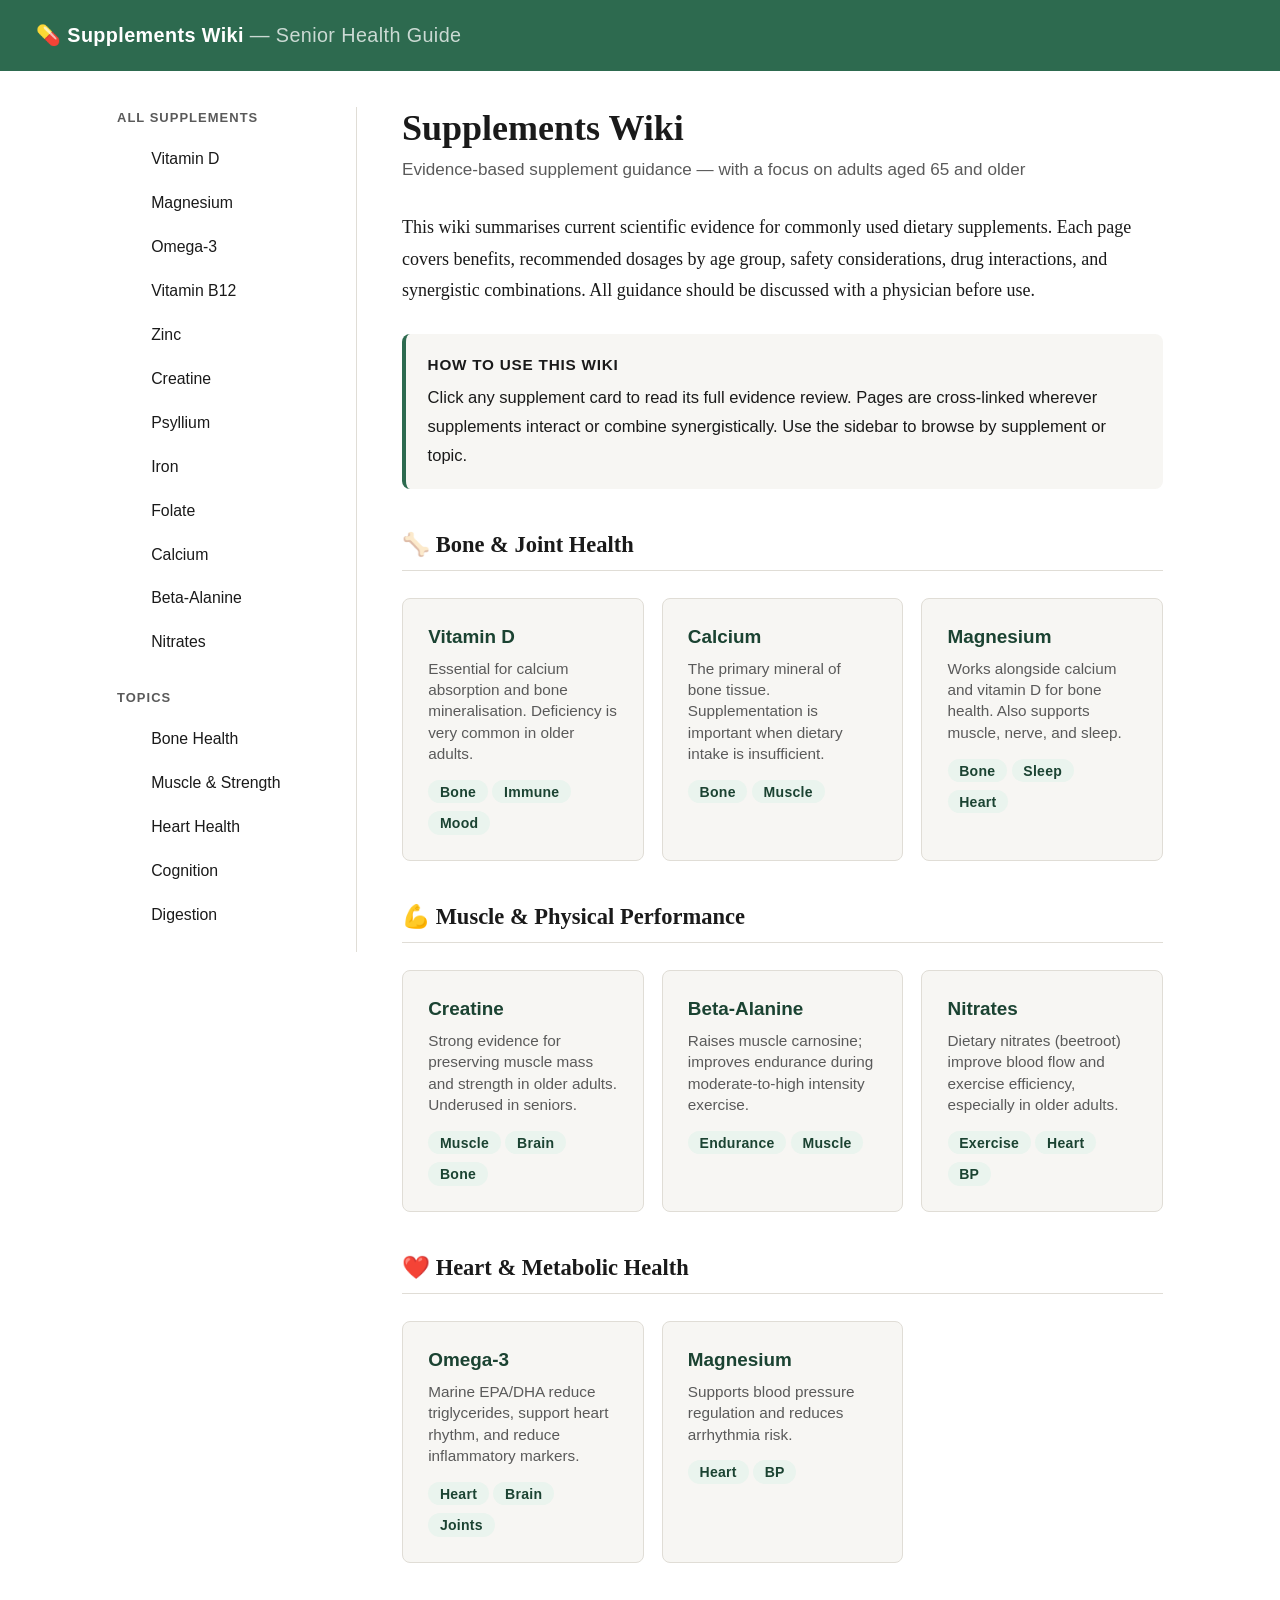
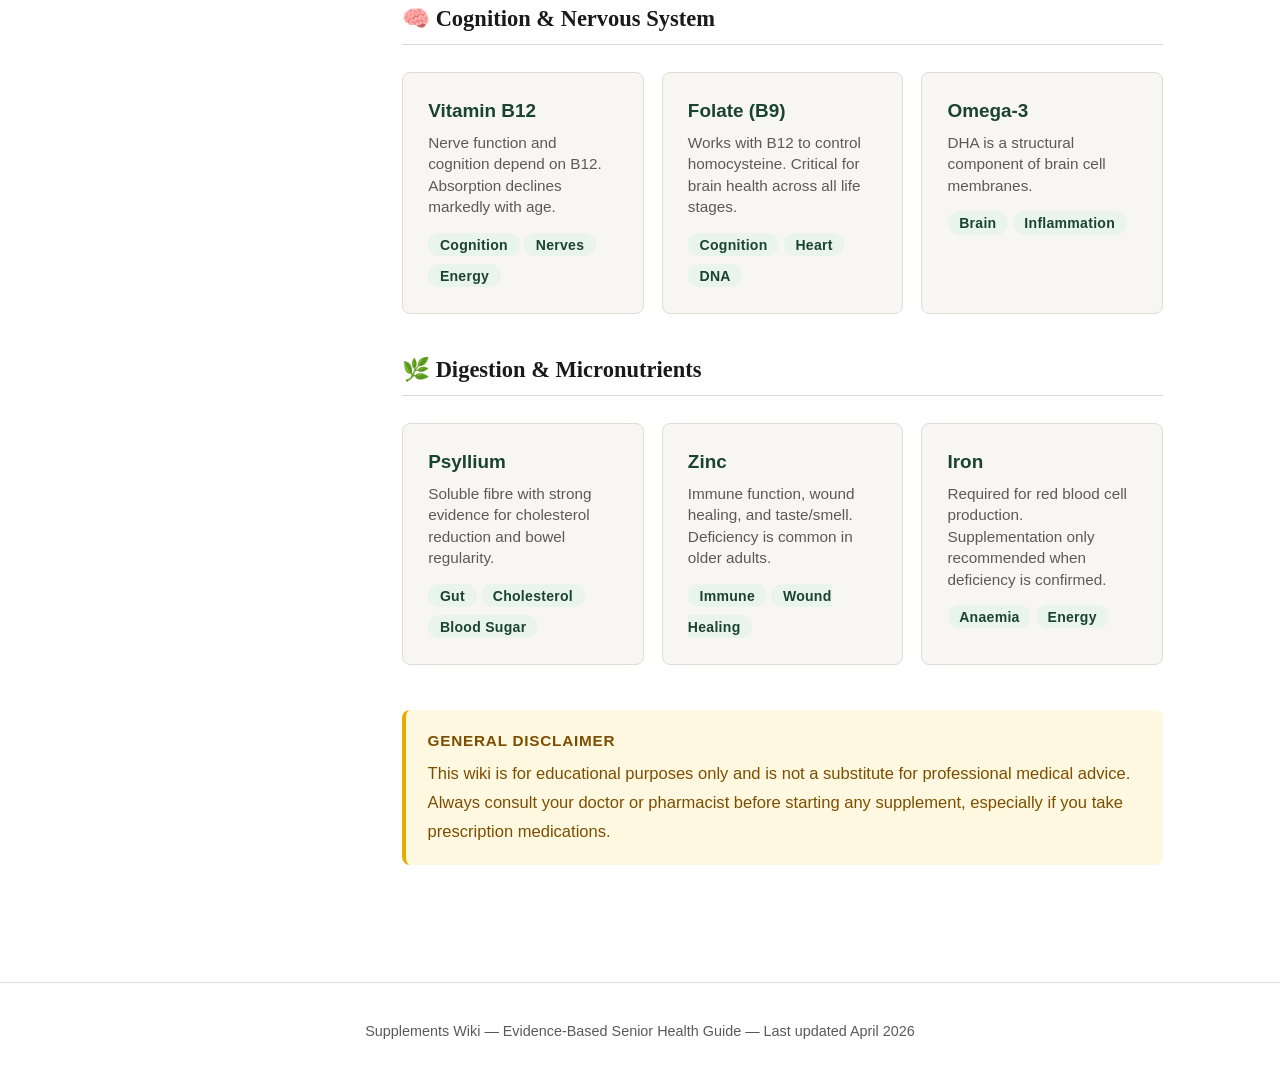
==== index.html @ 7dc504e5 "Add supplements wiki — initial upload" ====
<!DOCTYPE html>
<html lang="en">
<head>
  <meta charset="UTF-8">
  <meta name="viewport" content="width=device-width, initial-scale=1.0">
  <title>Supplements Wiki — Evidence-Based Guide for Seniors</title>
  <link rel="stylesheet" href="style.css">
</head>
<body>

<header class="site-header">
  <a class="logo" href="index.html">💊 Supplements Wiki <span>— Senior Health Guide</span></a>
</header>

<div class="layout">
  <nav class="sidebar">
    <h3>All Supplements</h3>
    <ul>
      <li><a href="vitamin-d.html">Vitamin D</a></li>
      <li><a href="magnesium.html">Magnesium</a></li>
      <li><a href="omega-3.html">Omega-3</a></li>
      <li><a href="vitamin-b12.html">Vitamin B12</a></li>
      <li><a href="zinc.html">Zinc</a></li>
      <li><a href="creatine.html">Creatine</a></li>
      <li><a href="psyllium.html">Psyllium</a></li>
      <li><a href="iron.html">Iron</a></li>
      <li><a href="folate.html">Folate</a></li>
      <li><a href="calcium.html">Calcium</a></li>
      <li><a href="beta-alanine.html">Beta-Alanine</a></li>
      <li><a href="nitrates.html">Nitrates</a></li>
    </ul>
    <h3>Topics</h3>
    <ul>
      <li><a href="#bone-health">Bone Health</a></li>
      <li><a href="#muscle-strength">Muscle &amp; Strength</a></li>
      <li><a href="#heart-health">Heart Health</a></li>
      <li><a href="#cognition">Cognition</a></li>
      <li><a href="#digestion">Digestion</a></li>
    </ul>
  </nav>

  <main class="main">
    <h1 class="page-title">Supplements Wiki</h1>
    <p class="page-subtitle">Evidence-based supplement guidance — with a focus on adults aged 65 and older</p>

    <p>This wiki summarises current scientific evidence for commonly used dietary supplements. Each page covers benefits, recommended dosages by age group, safety considerations, drug interactions, and synergistic combinations. All guidance should be discussed with a physician before use.</p>

    <div class="info-box evidence">
      <strong>How to use this wiki</strong>
      Click any supplement card to read its full evidence review. Pages are cross-linked wherever supplements interact or combine synergistically. Use the sidebar to browse by supplement or topic.
    </div>

    <h2 id="bone-health">🦴 Bone &amp; Joint Health</h2>
    <div class="index-grid">
      <a class="index-card" href="vitamin-d.html">
        <div class="card-name">Vitamin D</div>
        <div class="card-desc">Essential for calcium absorption and bone mineralisation. Deficiency is very common in older adults.</div>
        <div class="card-tags"><span class="tag">Bone</span> <span class="tag">Immune</span> <span class="tag">Mood</span></div>
      </a>
      <a class="index-card" href="calcium.html">
        <div class="card-name">Calcium</div>
        <div class="card-desc">The primary mineral of bone tissue. Supplementation is important when dietary intake is insufficient.</div>
        <div class="card-tags"><span class="tag">Bone</span> <span class="tag">Muscle</span></div>
      </a>
      <a class="index-card" href="magnesium.html">
        <div class="card-name">Magnesium</div>
        <div class="card-desc">Works alongside calcium and vitamin D for bone health. Also supports muscle, nerve, and sleep.</div>
        <div class="card-tags"><span class="tag">Bone</span> <span class="tag">Sleep</span> <span class="tag">Heart</span></div>
      </a>
    </div>

    <h2 id="muscle-strength">💪 Muscle &amp; Physical Performance</h2>
    <div class="index-grid">
      <a class="index-card" href="creatine.html">
        <div class="card-name">Creatine</div>
        <div class="card-desc">Strong evidence for preserving muscle mass and strength in older adults. Underused in seniors.</div>
        <div class="card-tags"><span class="tag">Muscle</span> <span class="tag">Brain</span> <span class="tag">Bone</span></div>
      </a>
      <a class="index-card" href="beta-alanine.html">
        <div class="card-name">Beta-Alanine</div>
        <div class="card-desc">Raises muscle carnosine; improves endurance during moderate-to-high intensity exercise.</div>
        <div class="card-tags"><span class="tag">Endurance</span> <span class="tag">Muscle</span></div>
      </a>
      <a class="index-card" href="nitrates.html">
        <div class="card-name">Nitrates</div>
        <div class="card-desc">Dietary nitrates (beetroot) improve blood flow and exercise efficiency, especially in older adults.</div>
        <div class="card-tags"><span class="tag">Exercise</span> <span class="tag">Heart</span> <span class="tag">BP</span></div>
      </a>
    </div>

    <h2 id="heart-health">❤️ Heart &amp; Metabolic Health</h2>
    <div class="index-grid">
      <a class="index-card" href="omega-3.html">
        <div class="card-name">Omega-3</div>
        <div class="card-desc">Marine EPA/DHA reduce triglycerides, support heart rhythm, and reduce inflammatory markers.</div>
        <div class="card-tags"><span class="tag">Heart</span> <span class="tag">Brain</span> <span class="tag">Joints</span></div>
      </a>
      <a class="index-card" href="magnesium.html">
        <div class="card-name">Magnesium</div>
        <div class="card-desc">Supports blood pressure regulation and reduces arrhythmia risk.</div>
        <div class="card-tags"><span class="tag">Heart</span> <span class="tag">BP</span></div>
      </a>
    </div>

    <h2 id="cognition">🧠 Cognition &amp; Nervous System</h2>
    <div class="index-grid">
      <a class="index-card" href="vitamin-b12.html">
        <div class="card-name">Vitamin B12</div>
        <div class="card-desc">Nerve function and cognition depend on B12. Absorption declines markedly with age.</div>
        <div class="card-tags"><span class="tag">Cognition</span> <span class="tag">Nerves</span> <span class="tag">Energy</span></div>
      </a>
      <a class="index-card" href="folate.html">
        <div class="card-name">Folate (B9)</div>
        <div class="card-desc">Works with B12 to control homocysteine. Critical for brain health across all life stages.</div>
        <div class="card-tags"><span class="tag">Cognition</span> <span class="tag">Heart</span> <span class="tag">DNA</span></div>
      </a>
      <a class="index-card" href="omega-3.html">
        <div class="card-name">Omega-3</div>
        <div class="card-desc">DHA is a structural component of brain cell membranes.</div>
        <div class="card-tags"><span class="tag">Brain</span> <span class="tag">Inflammation</span></div>
      </a>
    </div>

    <h2 id="digestion">🌿 Digestion &amp; Micronutrients</h2>
    <div class="index-grid">
      <a class="index-card" href="psyllium.html">
        <div class="card-name">Psyllium</div>
        <div class="card-desc">Soluble fibre with strong evidence for cholesterol reduction and bowel regularity.</div>
        <div class="card-tags"><span class="tag">Gut</span> <span class="tag">Cholesterol</span> <span class="tag">Blood Sugar</span></div>
      </a>
      <a class="index-card" href="zinc.html">
        <div class="card-name">Zinc</div>
        <div class="card-desc">Immune function, wound healing, and taste/smell. Deficiency is common in older adults.</div>
        <div class="card-tags"><span class="tag">Immune</span> <span class="tag">Wound Healing</span></div>
      </a>
      <a class="index-card" href="iron.html">
        <div class="card-name">Iron</div>
        <div class="card-desc">Required for red blood cell production. Supplementation only recommended when deficiency is confirmed.</div>
        <div class="card-tags"><span class="tag">Anaemia</span> <span class="tag">Energy</span></div>
      </a>
    </div>

    <div class="info-box caution" style="margin-top:2.5rem;">
      <strong>General Disclaimer</strong>
      This wiki is for educational purposes only and is not a substitute for professional medical advice. Always consult your doctor or pharmacist before starting any supplement, especially if you take prescription medications.
    </div>
  </main>
</div>

<footer class="site-footer">
  Supplements Wiki &mdash; Evidence-Based Senior Health Guide &mdash; Last updated April 2026
</footer>

</body>
</html>
---- style.css ----
/* Supplements Wiki — Shared Stylesheet */
:root {
  --bg: #ffffff;
  --surface: #f7f6f3;
  --border: #e0ddd6;
  --text: #1a1a1a;
  --muted: #5a5a5a;
  --accent: #2d6a4f;
  --accent-light: #d8f3dc;
  --accent-hover: #1b4332;
  --link: #2d6a4f;
  --link-hover: #1b4332;
  --tag-bg: #eaf4ee;
  --tag-text: #1b4332;
  --warn: #7d4e00;
  --warn-bg: #fff8e1;
  --radius: 8px;
  --font-body: Georgia, 'Times New Roman', serif;
  --font-ui: -apple-system, BlinkMacSystemFont, 'Segoe UI', sans-serif;
}

*, *::before, *::after { box-sizing: border-box; margin: 0; padding: 0; }

html { font-size: 18px; scroll-behavior: smooth; }

body {
  font-family: var(--font-body);
  background: var(--bg);
  color: var(--text);
  line-height: 1.75;
  min-height: 100vh;
}

/* ── Layout ─────────────────────────────────────── */
.site-header {
  background: var(--accent);
  color: #fff;
  padding: 1rem 2rem;
  display: flex;
  align-items: center;
  gap: 1.5rem;
  flex-wrap: wrap;
}

.site-header .logo {
  font-family: var(--font-ui);
  font-size: 1.1rem;
  font-weight: 700;
  letter-spacing: 0.02em;
  color: #fff;
  text-decoration: none;
  white-space: nowrap;
}

.site-header .logo span { opacity: 0.75; font-weight: 400; }

.header-search {
  flex: 1;
  max-width: 380px;
  position: relative;
}

.header-search input {
  width: 100%;
  padding: 0.45rem 1rem;
  border-radius: 99px;
  border: none;
  font-size: 0.9rem;
  font-family: var(--font-ui);
  background: rgba(255,255,255,0.2);
  color: #fff;
  outline: none;
}

.header-search input::placeholder { color: rgba(255,255,255,0.65); }

.layout {
  display: grid;
  grid-template-columns: 240px 1fr;
  gap: 0;
  max-width: 1100px;
  margin: 0 auto;
  padding: 2rem 1.5rem;
}

@media (max-width: 700px) {
  .layout { grid-template-columns: 1fr; }
  .sidebar { display: none; }
}

/* ── Sidebar ─────────────────────────────────────── */
.sidebar {
  padding-right: 2rem;
  border-right: 1px solid var(--border);
  font-family: var(--font-ui);
  font-size: 0.88rem;
  position: sticky;
  top: 1.5rem;
  align-self: start;
}

.sidebar h3 {
  font-size: 0.72rem;
  text-transform: uppercase;
  letter-spacing: 0.08em;
  color: var(--muted);
  margin-bottom: 0.6rem;
  margin-top: 1.4rem;
}

.sidebar h3:first-child { margin-top: 0; }

.sidebar ul { list-style: none; }

.sidebar ul li a {
  display: block;
  padding: 0.3rem 0.5rem;
  border-radius: 5px;
  color: var(--text);
  text-decoration: none;
  transition: background 0.15s, color 0.15s;
}

.sidebar ul li a:hover,
.sidebar ul li a.active {
  background: var(--accent-light);
  color: var(--accent-hover);
  font-weight: 600;
}

/* ── Main content ────────────────────────────────── */
.main { padding-left: 2.5rem; }

.page-title {
  font-size: 2rem;
  font-weight: 700;
  line-height: 1.2;
  margin-bottom: 0.3rem;
}

.page-subtitle {
  font-family: var(--font-ui);
  color: var(--muted);
  font-size: 0.95rem;
  margin-bottom: 1.5rem;
}

.tags { display: flex; flex-wrap: wrap; gap: 0.4rem; margin-bottom: 1.8rem; }

.tag {
  background: var(--tag-bg);
  color: var(--tag-text);
  font-family: var(--font-ui);
  font-size: 0.78rem;
  font-weight: 600;
  padding: 0.2rem 0.65rem;
  border-radius: 99px;
  letter-spacing: 0.02em;
}

h2 {
  font-size: 1.25rem;
  margin-top: 2rem;
  margin-bottom: 0.6rem;
  padding-bottom: 0.3rem;
  border-bottom: 1px solid var(--border);
}

h3 { font-size: 1.05rem; margin-top: 1.2rem; margin-bottom: 0.4rem; }

p { margin-bottom: 1rem; }

ul, ol { margin-left: 1.4rem; margin-bottom: 1rem; }
li { margin-bottom: 0.3rem; }

a { color: var(--link); text-decoration: underline; }
a:hover { color: var(--link-hover); }

/* ── Info boxes ──────────────────────────────────── */
.info-box {
  border-radius: var(--radius);
  padding: 1rem 1.2rem;
  margin: 1.5rem 0;
  font-family: var(--font-ui);
  font-size: 0.92rem;
}

.info-box.evidence {
  background: var(--surface);
  border-left: 4px solid var(--accent);
}

.info-box.caution {
  background: var(--warn-bg);
  border-left: 4px solid #e6ac00;
  color: var(--warn);
}

.info-box.interaction {
  background: #fff0f0;
  border-left: 4px solid #c0392b;
  color: #7b1a1a;
}

.info-box strong { display: block; margin-bottom: 0.3rem; font-size: 0.85rem; text-transform: uppercase; letter-spacing: 0.05em; }

/* ── Dosage table ────────────────────────────────── */
.dosage-table {
  width: 100%;
  border-collapse: collapse;
  font-family: var(--font-ui);
  font-size: 0.9rem;
  margin: 1rem 0 1.5rem;
}

.dosage-table th {
  background: var(--surface);
  text-align: left;
  padding: 0.55rem 0.8rem;
  font-size: 0.8rem;
  text-transform: uppercase;
  letter-spacing: 0.05em;
  border-bottom: 2px solid var(--border);
}

.dosage-table td {
  padding: 0.55rem 0.8rem;
  border-bottom: 1px solid var(--border);
  vertical-align: top;
}

.dosage-table tr:last-child td { border-bottom: none; }

/* ── Related links ───────────────────────────────── */
.related-grid {
  display: grid;
  grid-template-columns: repeat(auto-fill, minmax(170px, 1fr));
  gap: 0.75rem;
  margin-top: 0.8rem;
}

.related-card {
  display: block;
  background: var(--surface);
  border: 1px solid var(--border);
  border-radius: var(--radius);
  padding: 0.75rem 1rem;
  text-decoration: none;
  color: var(--text);
  font-family: var(--font-ui);
  font-size: 0.88rem;
  font-weight: 600;
  transition: background 0.15s, border-color 0.15s;
}

.related-card:hover {
  background: var(--accent-light);
  border-color: var(--accent);
  color: var(--accent-hover);
}

.related-card .card-note {
  display: block;
  font-weight: 400;
  font-size: 0.78rem;
  color: var(--muted);
  margin-top: 0.2rem;
}

/* ── Evidence rating ─────────────────────────────── */
.evidence-bar {
  display: flex;
  align-items: center;
  gap: 0.5rem;
  font-family: var(--font-ui);
  font-size: 0.85rem;
  margin-bottom: 1.5rem;
}

.evidence-dots span {
  display: inline-block;
  width: 12px; height: 12px;
  border-radius: 50%;
  background: var(--border);
  margin-right: 3px;
}

.evidence-dots span.filled { background: var(--accent); }

/* ── Footer ──────────────────────────────────────── */
.site-footer {
  border-top: 1px solid var(--border);
  text-align: center;
  font-family: var(--font-ui);
  font-size: 0.8rem;
  color: var(--muted);
  padding: 2rem 1rem;
  margin-top: 3rem;
}

/* ── Index grid ──────────────────────────────────── */
.index-grid {
  display: grid;
  grid-template-columns: repeat(auto-fill, minmax(220px, 1fr));
  gap: 1rem;
  margin-top: 1.5rem;
}

.index-card {
  display: block;
  background: var(--surface);
  border: 1px solid var(--border);
  border-radius: var(--radius);
  padding: 1.2rem 1.4rem;
  text-decoration: none;
  color: var(--text);
  transition: box-shadow 0.15s, border-color 0.15s;
}

.index-card:hover {
  box-shadow: 0 4px 16px rgba(0,0,0,0.08);
  border-color: var(--accent);
}

.index-card .card-name {
  font-family: var(--font-ui);
  font-size: 1.05rem;
  font-weight: 700;
  color: var(--accent-hover);
  margin-bottom: 0.25rem;
}

.index-card .card-desc {
  font-size: 0.85rem;
  color: var(--muted);
  font-family: var(--font-ui);
  line-height: 1.4;
}

.index-card .card-tags { margin-top: 0.6rem; }
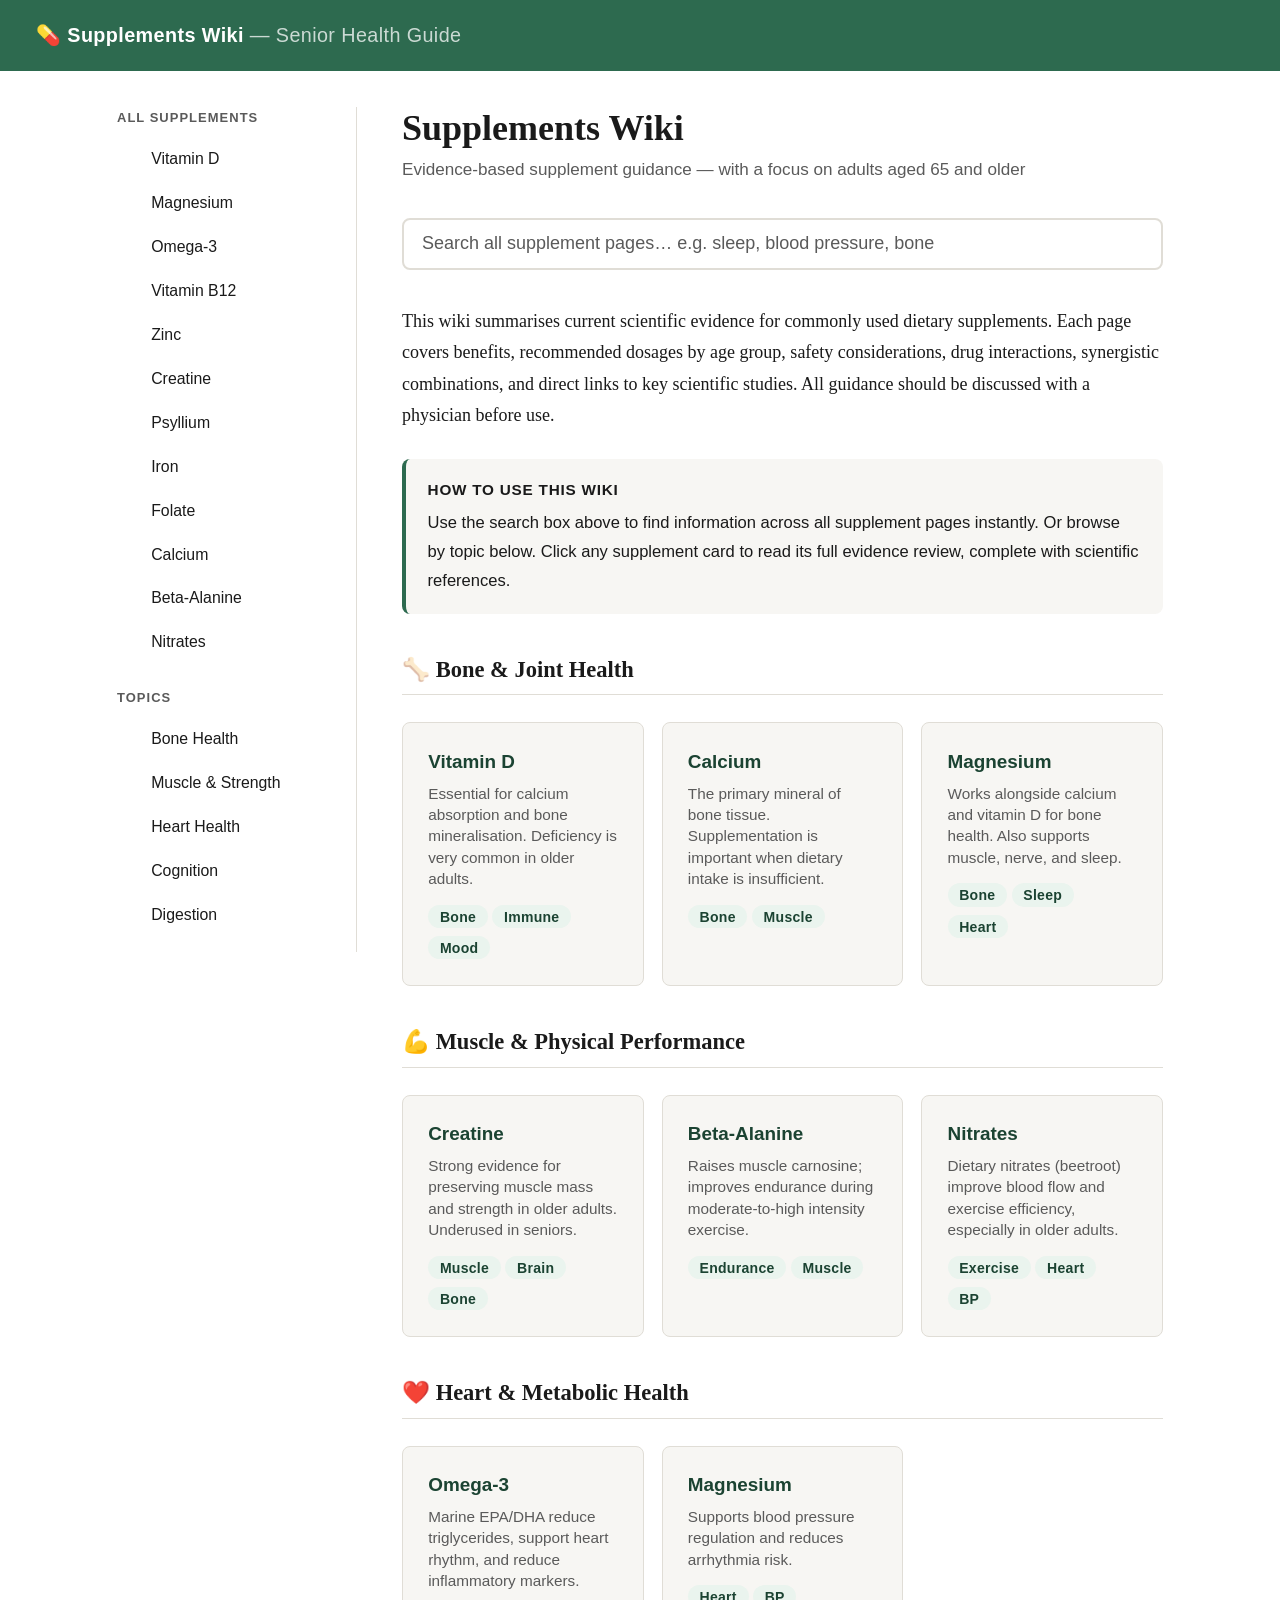
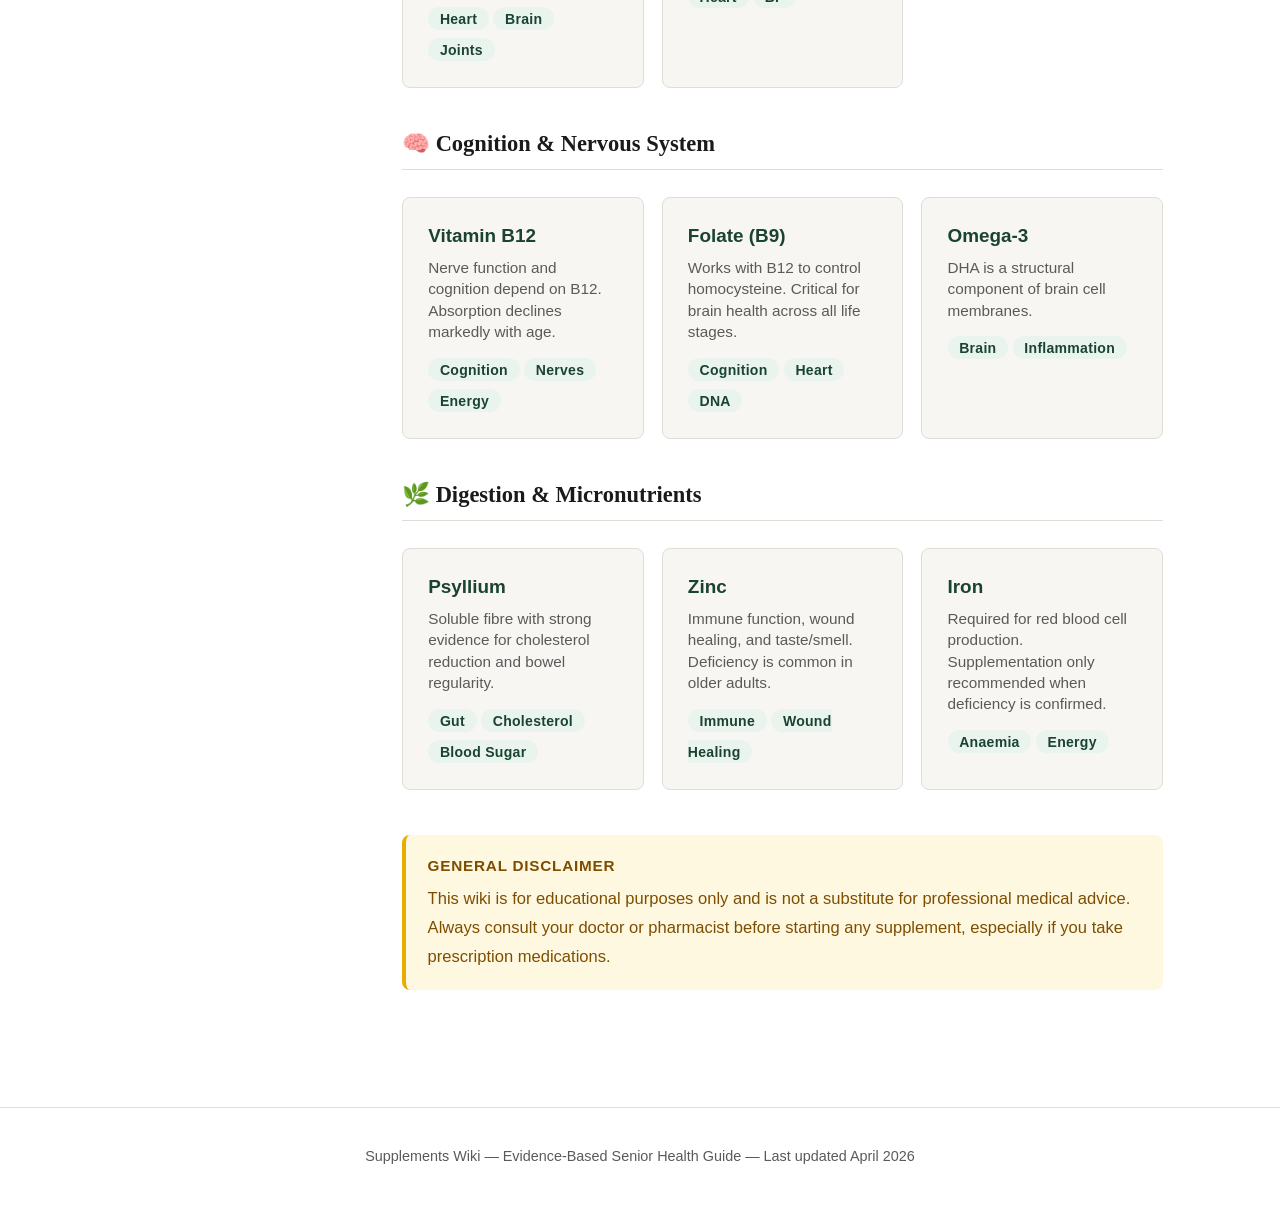
==== commit ead84244: "Add search facility and scientific sources" ====
--- a/index.html
+++ b/index.html
@@ -43,107 +43,128 @@
     <h1 class="page-title">Supplements Wiki</h1>
     <p class="page-subtitle">Evidence-based supplement guidance — with a focus on adults aged 65 and older</p>
 
-    <p>This wiki summarises current scientific evidence for commonly used dietary supplements. Each page covers benefits, recommended dosages by age group, safety considerations, drug interactions, and synergistic combinations. All guidance should be discussed with a physician before use.</p>
-
-    <div class="info-box evidence">
-      <strong>How to use this wiki</strong>
-      Click any supplement card to read its full evidence review. Pages are cross-linked wherever supplements interact or combine synergistically. Use the sidebar to browse by supplement or topic.
+    <!-- ── SEARCH ─────────────────────────────────── -->
+    <div class="search-section">
+      <div class="search-wrapper">
+        <input
+          type="search"
+          id="wiki-search"
+          placeholder="Search all supplement pages… e.g. sleep, blood pressure, bone"
+          autocomplete="off"
+          spellcheck="false"
+          aria-label="Search supplements wiki"
+        >
+        <button class="search-clear" id="search-clear" aria-label="Clear search">✕</button>
+      </div>
+      <div id="search-results" role="region" aria-live="polite"></div>
     </div>
 
-    <h2 id="bone-health">🦴 Bone &amp; Joint Health</h2>
-    <div class="index-grid">
-      <a class="index-card" href="vitamin-d.html">
-        <div class="card-name">Vitamin D</div>
-        <div class="card-desc">Essential for calcium absorption and bone mineralisation. Deficiency is very common in older adults.</div>
-        <div class="card-tags"><span class="tag">Bone</span> <span class="tag">Immune</span> <span class="tag">Mood</span></div>
-      </a>
-      <a class="index-card" href="calcium.html">
-        <div class="card-name">Calcium</div>
-        <div class="card-desc">The primary mineral of bone tissue. Supplementation is important when dietary intake is insufficient.</div>
-        <div class="card-tags"><span class="tag">Bone</span> <span class="tag">Muscle</span></div>
-      </a>
-      <a class="index-card" href="magnesium.html">
-        <div class="card-name">Magnesium</div>
-        <div class="card-desc">Works alongside calcium and vitamin D for bone health. Also supports muscle, nerve, and sleep.</div>
-        <div class="card-tags"><span class="tag">Bone</span> <span class="tag">Sleep</span> <span class="tag">Heart</span></div>
-      </a>
-    </div>
-
-    <h2 id="muscle-strength">💪 Muscle &amp; Physical Performance</h2>
-    <div class="index-grid">
-      <a class="index-card" href="creatine.html">
-        <div class="card-name">Creatine</div>
-        <div class="card-desc">Strong evidence for preserving muscle mass and strength in older adults. Underused in seniors.</div>
-        <div class="card-tags"><span class="tag">Muscle</span> <span class="tag">Brain</span> <span class="tag">Bone</span></div>
-      </a>
-      <a class="index-card" href="beta-alanine.html">
-        <div class="card-name">Beta-Alanine</div>
-        <div class="card-desc">Raises muscle carnosine; improves endurance during moderate-to-high intensity exercise.</div>
-        <div class="card-tags"><span class="tag">Endurance</span> <span class="tag">Muscle</span></div>
-      </a>
-      <a class="index-card" href="nitrates.html">
-        <div class="card-name">Nitrates</div>
-        <div class="card-desc">Dietary nitrates (beetroot) improve blood flow and exercise efficiency, especially in older adults.</div>
-        <div class="card-tags"><span class="tag">Exercise</span> <span class="tag">Heart</span> <span class="tag">BP</span></div>
-      </a>
-    </div>
-
-    <h2 id="heart-health">❤️ Heart &amp; Metabolic Health</h2>
-    <div class="index-grid">
-      <a class="index-card" href="omega-3.html">
-        <div class="card-name">Omega-3</div>
-        <div class="card-desc">Marine EPA/DHA reduce triglycerides, support heart rhythm, and reduce inflammatory markers.</div>
-        <div class="card-tags"><span class="tag">Heart</span> <span class="tag">Brain</span> <span class="tag">Joints</span></div>
-      </a>
-      <a class="index-card" href="magnesium.html">
-        <div class="card-name">Magnesium</div>
-        <div class="card-desc">Supports blood pressure regulation and reduces arrhythmia risk.</div>
-        <div class="card-tags"><span class="tag">Heart</span> <span class="tag">BP</span></div>
-      </a>
-    </div>
-
-    <h2 id="cognition">🧠 Cognition &amp; Nervous System</h2>
-    <div class="index-grid">
-      <a class="index-card" href="vitamin-b12.html">
-        <div class="card-name">Vitamin B12</div>
-        <div class="card-desc">Nerve function and cognition depend on B12. Absorption declines markedly with age.</div>
-        <div class="card-tags"><span class="tag">Cognition</span> <span class="tag">Nerves</span> <span class="tag">Energy</span></div>
-      </a>
-      <a class="index-card" href="folate.html">
-        <div class="card-name">Folate (B9)</div>
-        <div class="card-desc">Works with B12 to control homocysteine. Critical for brain health across all life stages.</div>
-        <div class="card-tags"><span class="tag">Cognition</span> <span class="tag">Heart</span> <span class="tag">DNA</span></div>
-      </a>
-      <a class="index-card" href="omega-3.html">
-        <div class="card-name">Omega-3</div>
-        <div class="card-desc">DHA is a structural component of brain cell membranes.</div>
-        <div class="card-tags"><span class="tag">Brain</span> <span class="tag">Inflammation</span></div>
-      </a>
-    </div>
-
-    <h2 id="digestion">🌿 Digestion &amp; Micronutrients</h2>
-    <div class="index-grid">
-      <a class="index-card" href="psyllium.html">
-        <div class="card-name">Psyllium</div>
-        <div class="card-desc">Soluble fibre with strong evidence for cholesterol reduction and bowel regularity.</div>
-        <div class="card-tags"><span class="tag">Gut</span> <span class="tag">Cholesterol</span> <span class="tag">Blood Sugar</span></div>
-      </a>
-      <a class="index-card" href="zinc.html">
-        <div class="card-name">Zinc</div>
-        <div class="card-desc">Immune function, wound healing, and taste/smell. Deficiency is common in older adults.</div>
-        <div class="card-tags"><span class="tag">Immune</span> <span class="tag">Wound Healing</span></div>
-      </a>
-      <a class="index-card" href="iron.html">
-        <div class="card-name">Iron</div>
-        <div class="card-desc">Required for red blood cell production. Supplementation only recommended when deficiency is confirmed.</div>
-        <div class="card-tags"><span class="tag">Anaemia</span> <span class="tag">Energy</span></div>
-      </a>
-    </div>
-
-    <div class="info-box caution" style="margin-top:2.5rem;">
-      <strong>General Disclaimer</strong>
-      This wiki is for educational purposes only and is not a substitute for professional medical advice. Always consult your doctor or pharmacist before starting any supplement, especially if you take prescription medications.
-    </div>
+    <!-- ── INTRO (hidden while searching) ─────────── -->
+    <div id="browse-content">
+
+      <p>This wiki summarises current scientific evidence for commonly used dietary supplements. Each page covers benefits, recommended dosages by age group, safety considerations, drug interactions, synergistic combinations, and direct links to key scientific studies. All guidance should be discussed with a physician before use.</p>
+
+      <div class="info-box evidence">
+        <strong>How to use this wiki</strong>
+        Use the search box above to find information across all supplement pages instantly. Or browse by topic below. Click any supplement card to read its full evidence review, complete with scientific references.
+      </div>
+
+      <h2 id="bone-health">🦴 Bone &amp; Joint Health</h2>
+      <div class="index-grid">
+        <a class="index-card" href="vitamin-d.html">
+          <div class="card-name">Vitamin D</div>
+          <div class="card-desc">Essential for calcium absorption and bone mineralisation. Deficiency is very common in older adults.</div>
+          <div class="card-tags"><span class="tag">Bone</span> <span class="tag">Immune</span> <span class="tag">Mood</span></div>
+        </a>
+        <a class="index-card" href="calcium.html">
+          <div class="card-name">Calcium</div>
+          <div class="card-desc">The primary mineral of bone tissue. Supplementation is important when dietary intake is insufficient.</div>
+          <div class="card-tags"><span class="tag">Bone</span> <span class="tag">Muscle</span></div>
+        </a>
+        <a class="index-card" href="magnesium.html">
+          <div class="card-name">Magnesium</div>
+          <div class="card-desc">Works alongside calcium and vitamin D for bone health. Also supports muscle, nerve, and sleep.</div>
+          <div class="card-tags"><span class="tag">Bone</span> <span class="tag">Sleep</span> <span class="tag">Heart</span></div>
+        </a>
+      </div>
+
+      <h2 id="muscle-strength">💪 Muscle &amp; Physical Performance</h2>
+      <div class="index-grid">
+        <a class="index-card" href="creatine.html">
+          <div class="card-name">Creatine</div>
+          <div class="card-desc">Strong evidence for preserving muscle mass and strength in older adults. Underused in seniors.</div>
+          <div class="card-tags"><span class="tag">Muscle</span> <span class="tag">Brain</span> <span class="tag">Bone</span></div>
+        </a>
+        <a class="index-card" href="beta-alanine.html">
+          <div class="card-name">Beta-Alanine</div>
+          <div class="card-desc">Raises muscle carnosine; improves endurance during moderate-to-high intensity exercise.</div>
+          <div class="card-tags"><span class="tag">Endurance</span> <span class="tag">Muscle</span></div>
+        </a>
+        <a class="index-card" href="nitrates.html">
+          <div class="card-name">Nitrates</div>
+          <div class="card-desc">Dietary nitrates (beetroot) improve blood flow and exercise efficiency, especially in older adults.</div>
+          <div class="card-tags"><span class="tag">Exercise</span> <span class="tag">Heart</span> <span class="tag">BP</span></div>
+        </a>
+      </div>
+
+      <h2 id="heart-health">❤️ Heart &amp; Metabolic Health</h2>
+      <div class="index-grid">
+        <a class="index-card" href="omega-3.html">
+          <div class="card-name">Omega-3</div>
+          <div class="card-desc">Marine EPA/DHA reduce triglycerides, support heart rhythm, and reduce inflammatory markers.</div>
+          <div class="card-tags"><span class="tag">Heart</span> <span class="tag">Brain</span> <span class="tag">Joints</span></div>
+        </a>
+        <a class="index-card" href="magnesium.html">
+          <div class="card-name">Magnesium</div>
+          <div class="card-desc">Supports blood pressure regulation and reduces arrhythmia risk.</div>
+          <div class="card-tags"><span class="tag">Heart</span> <span class="tag">BP</span></div>
+        </a>
+      </div>
+
+      <h2 id="cognition">🧠 Cognition &amp; Nervous System</h2>
+      <div class="index-grid">
+        <a class="index-card" href="vitamin-b12.html">
+          <div class="card-name">Vitamin B12</div>
+          <div class="card-desc">Nerve function and cognition depend on B12. Absorption declines markedly with age.</div>
+          <div class="card-tags"><span class="tag">Cognition</span> <span class="tag">Nerves</span> <span class="tag">Energy</span></div>
+        </a>
+        <a class="index-card" href="folate.html">
+          <div class="card-name">Folate (B9)</div>
+          <div class="card-desc">Works with B12 to control homocysteine. Critical for brain health across all life stages.</div>
+          <div class="card-tags"><span class="tag">Cognition</span> <span class="tag">Heart</span> <span class="tag">DNA</span></div>
+        </a>
+        <a class="index-card" href="omega-3.html">
+          <div class="card-name">Omega-3</div>
+          <div class="card-desc">DHA is a structural component of brain cell membranes.</div>
+          <div class="card-tags"><span class="tag">Brain</span> <span class="tag">Inflammation</span></div>
+        </a>
+      </div>
+
+      <h2 id="digestion">🌿 Digestion &amp; Micronutrients</h2>
+      <div class="index-grid">
+        <a class="index-card" href="psyllium.html">
+          <div class="card-name">Psyllium</div>
+          <div class="card-desc">Soluble fibre with strong evidence for cholesterol reduction and bowel regularity.</div>
+          <div class="card-tags"><span class="tag">Gut</span> <span class="tag">Cholesterol</span> <span class="tag">Blood Sugar</span></div>
+        </a>
+        <a class="index-card" href="zinc.html">
+          <div class="card-name">Zinc</div>
+          <div class="card-desc">Immune function, wound healing, and taste/smell. Deficiency is common in older adults.</div>
+          <div class="card-tags"><span class="tag">Immune</span> <span class="tag">Wound Healing</span></div>
+        </a>
+        <a class="index-card" href="iron.html">
+          <div class="card-name">Iron</div>
+          <div class="card-desc">Required for red blood cell production. Supplementation only recommended when deficiency is confirmed.</div>
+          <div class="card-tags"><span class="tag">Anaemia</span> <span class="tag">Energy</span></div>
+        </a>
+      </div>
+
+      <div class="info-box caution" style="margin-top:2.5rem;">
+        <strong>General Disclaimer</strong>
+        This wiki is for educational purposes only and is not a substitute for professional medical advice. Always consult your doctor or pharmacist before starting any supplement, especially if you take prescription medications.
+      </div>
+
+    </div><!-- end #browse-content -->
   </main>
 </div>
 
@@ -151,5 +172,184 @@
   Supplements Wiki &mdash; Evidence-Based Senior Health Guide &mdash; Last updated April 2026
 </footer>
 
+<!-- ── SEARCH ENGINE ───────────────────────────────────────────────────── -->
+<script>
+// Full-text search index — each entry corresponds to one supplement page.
+// Content is a plain-text summary covering all key terms on that page.
+const SEARCH_INDEX = [
+  {
+    title: "Vitamin D",
+    url: "vitamin-d.html",
+    tags: ["bone","immune","mood","muscle","falls","sunshine"],
+    content: "vitamin d bone health falls prevention immune function mood muscle strength calcium absorption sunshine deficiency older adults cholecalciferol ergocalciferol fracture osteoporosis 25-hydroxyvitamin blood pressure magnesium cofactor respiratory infection depression"
+  },
+  {
+    title: "Magnesium",
+    url: "magnesium.html",
+    tags: ["sleep","bone","heart","blood pressure","muscle","anxiety"],
+    content: "magnesium sleep insomnia blood pressure cardiovascular bone health muscle cramp nerve anxiety stress enzyme vitamin d cofactor glycinate citrate oxide constipation deficiency older adults hypertension arrhythmia atrial fibrillation diabetes insulin resistance"
+  },
+  {
+    title: "Omega-3 Fatty Acids",
+    url: "omega-3.html",
+    tags: ["heart","brain","joints","triglycerides","inflammation"],
+    content: "omega-3 fatty acid EPA DHA fish oil triglycerides cardiovascular heart disease brain cognition dementia joints rheumatoid arthritis inflammation macular degeneration VITAL REDUCE-IT stroke atrial fibrillation depression dry eye algal oil"
+  },
+  {
+    title: "Vitamin B12",
+    url: "vitamin-b12.html",
+    tags: ["cognition","nerves","energy","homocysteine","anaemia"],
+    content: "vitamin b12 cobalamin nerve function cognition dementia Alzheimer memory homocysteine anaemia fatigue energy red blood cells methylcobalamin metformin intrinsic factor absorption older adults vegetarian vegan pernicious anaemia spinal cord subacute combined degeneration"
+  },
+  {
+    title: "Zinc",
+    url: "zinc.html",
+    tags: ["immune","wound healing","taste","smell","antioxidant"],
+    content: "zinc immune function wound healing taste smell hypogeusia hyposmia macular degeneration AMD antioxidant infection cold elderly older adults collagen copper deficiency prostate testosterone skin"
+  },
+  {
+    title: "Creatine",
+    url: "creatine.html",
+    tags: ["muscle","strength","bone","brain","falls prevention","sarcopenia"],
+    content: "creatine muscle mass sarcopenia strength older adults falls prevention bone density brain cognition working memory resistance training phosphocreatine ATP energy vegetarian lean mass frailty functional performance monohydrate"
+  },
+  {
+    title: "Psyllium",
+    url: "psyllium.html",
+    tags: ["gut","cholesterol","blood sugar","bowel","prebiotic"],
+    content: "psyllium husk fibre soluble LDL cholesterol blood sugar glucose type 2 diabetes constipation bowel regularity gut microbiome prebiotic bile acid cardiovascular Metamucil cholesterol-lowering statin blood pressure IBS irritable bowel"
+  },
+  {
+    title: "Iron",
+    url: "iron.html",
+    tags: ["anaemia","energy","oxygen","cognition"],
+    content: "iron deficiency anaemia ferritin haemoglobin red blood cell fatigue energy oxygen transport cognitive function exercise capacity gastrointestinal blood loss menstrual ferrous sulphate intravenous oral supplement older adults chronic disease"
+  },
+  {
+    title: "Folate (Vitamin B9)",
+    url: "folate.html",
+    tags: ["cognition","heart","DNA","homocysteine","depression"],
+    content: "folate folic acid vitamin B9 homocysteine brain atrophy cognitive decline dementia Alzheimer depression neural tube VITACOG methylfolate MTHFR DNA synthesis red blood cells cardiovascular stroke cancer methotrexate B12 B6 pregnancy"
+  },
+  {
+    title: "Calcium",
+    url: "calcium.html",
+    tags: ["bone","muscle","nerve","heart rhythm","fracture"],
+    content: "calcium bone mineral density fracture osteoporosis osteopenia postmenopausal muscle contraction nerve heart rhythm blood clotting calcium carbonate calcium citrate vitamin D absorption kidney stone cardiovascular colorectal cancer DASH diet"
+  },
+  {
+    title: "Beta-Alanine",
+    url: "beta-alanine.html",
+    tags: ["endurance","muscle","exercise","anti-fatigue","carnosine"],
+    content: "beta-alanine carnosine muscle endurance exercise performance fatigue buffering acidity lactic acid older adults paraesthesia tingling walking cycling resistance training sarcopenia antioxidant anti-glycation stair climbing functional capacity"
+  },
+  {
+    title: "Dietary Nitrates",
+    url: "nitrates.html",
+    tags: ["exercise","blood pressure","heart","blood flow","oxygen"],
+    content: "dietary nitrates beetroot juice nitric oxide blood pressure hypertension exercise performance oxygen efficiency VO2 endurance vascular vasodilation older adults systolic diastolic cognitive function cerebral blood flow walking stair climbing mouthwash PDE5"
+  }
+];
+
+// ── Search logic ──────────────────────────────────────────────────────────
+const input   = document.getElementById('wiki-search');
+const clearBtn = document.getElementById('search-clear');
+const results = document.getElementById('search-results');
+const browse  = document.getElementById('browse-content');
+
+function highlight(text, terms) {
+  let out = text;
+  terms.forEach(term => {
+    if (!term) return;
+    const re = new RegExp(`(${term.replace(/[.*+?^${}()|[\]\\]/g, '\\$&')})`, 'gi');
+    out = out.replace(re, '<mark>$1</mark>');
+  });
+  return out;
+}
+
+function getSnippet(content, terms) {
+  // Find position of first match
+  const lower = content.toLowerCase();
+  let pos = 0;
+  for (const t of terms) {
+    const idx = lower.indexOf(t.toLowerCase());
+    if (idx > -1) { pos = idx; break; }
+  }
+  const start = Math.max(0, pos - 60);
+  const end = Math.min(content.length, start + 160);
+  let snippet = (start > 0 ? '…' : '') + content.slice(start, end) + (end < content.length ? '…' : '');
+  return highlight(snippet, terms);
+}
+
+function scoreEntry(entry, terms) {
+  const lc = (entry.title + ' ' + entry.tags.join(' ') + ' ' + entry.content).toLowerCase();
+  let score = 0;
+  for (const t of terms) {
+    if (!t) continue;
+    const tl = t.toLowerCase();
+    // Title match is worth most
+    if (entry.title.toLowerCase().includes(tl)) score += 10;
+    // Tag match
+    entry.tags.forEach(tag => { if (tag.toLowerCase().includes(tl)) score += 5; });
+    // Content matches (count occurrences)
+    let idx = 0, lcc = lc;
+    while ((idx = lcc.indexOf(tl, idx)) !== -1) { score += 1; idx += tl.length; }
+  }
+  return score;
+}
+
+function doSearch(raw) {
+  const query = raw.trim();
+  clearBtn.style.display = query ? 'block' : 'none';
+
+  if (!query) {
+    results.innerHTML = '';
+    browse.style.display = '';
+    return;
+  }
+
+  browse.style.display = 'none';
+  const terms = query.split(/\s+/).filter(t => t.length > 1);
+  if (!terms.length) { results.innerHTML = ''; return; }
+
+  const scored = SEARCH_INDEX
+    .map(e => ({ entry: e, score: scoreEntry(e, terms) }))
+    .filter(x => x.score > 0)
+    .sort((a, b) => b.score - a.score);
+
+  if (!scored.length) {
+    results.innerHTML = `<p class="no-results">No results found for <strong>"${query}"</strong>. Try different words, e.g. "sleep", "bone", "blood pressure".</p>`;
+    return;
+  }
+
+  const countLine = `<p class="search-count">${scored.length} result${scored.length !== 1 ? 's' : ''} for "<strong>${query}</strong>"</p>`;
+  const cards = scored.map(({ entry }) => {
+    const snippet = getSnippet(entry.content, terms);
+    const titleHL = highlight(entry.title, terms);
+    return `<a class="search-hit" href="${entry.url}">
+      <div class="search-hit-title">${titleHL}</div>
+      <div class="search-hit-snippet">${snippet}</div>
+    </a>`;
+  }).join('');
+
+  results.innerHTML = countLine + cards;
+}
+
+input.addEventListener('input', () => doSearch(input.value));
+clearBtn.addEventListener('click', () => {
+  input.value = '';
+  doSearch('');
+  input.focus();
+});
+
+// Allow pressing / to focus search from anywhere on the page
+document.addEventListener('keydown', e => {
+  if (e.key === '/' && document.activeElement !== input) {
+    e.preventDefault();
+    input.focus();
+  }
+});
+</script>
+
 </body>
 </html>
--- a/style.css
+++ b/style.css
@@ -287,6 +287,165 @@
 
 .evidence-dots span.filled { background: var(--accent); }
 
+/* ── Search UI ───────────────────────────────────── */
+.search-section {
+  margin: 1.8rem 0 2rem;
+}
+
+.search-wrapper {
+  display: flex;
+  align-items: center;
+  gap: 0;
+  border: 2px solid var(--border);
+  border-radius: var(--radius);
+  overflow: hidden;
+  background: var(--bg);
+  transition: border-color 0.2s;
+}
+
+.search-wrapper:focus-within {
+  border-color: var(--accent);
+}
+
+#wiki-search {
+  flex: 1;
+  border: none;
+  outline: none;
+  padding: 0.75rem 1rem;
+  font-size: 1rem;
+  font-family: var(--font-ui);
+  color: var(--text);
+  background: transparent;
+}
+
+#wiki-search::placeholder {
+  color: var(--muted);
+}
+
+.search-clear {
+  background: none;
+  border: none;
+  padding: 0.75rem 0.8rem;
+  cursor: pointer;
+  color: var(--muted);
+  font-size: 1.1rem;
+  display: none;
+}
+
+.search-clear:hover { color: var(--text); }
+
+#search-results {
+  margin-top: 1rem;
+}
+
+.search-hit {
+  display: block;
+  background: var(--surface);
+  border: 1px solid var(--border);
+  border-radius: var(--radius);
+  padding: 0.85rem 1.1rem;
+  margin-bottom: 0.6rem;
+  text-decoration: none;
+  color: var(--text);
+  transition: border-color 0.15s, background 0.15s;
+}
+
+.search-hit:hover {
+  border-color: var(--accent);
+  background: var(--accent-light);
+  color: var(--accent-hover);
+}
+
+.search-hit-title {
+  font-family: var(--font-ui);
+  font-weight: 700;
+  font-size: 1rem;
+  color: var(--accent-hover);
+}
+
+.search-hit-snippet {
+  font-family: var(--font-ui);
+  font-size: 0.85rem;
+  color: var(--muted);
+  margin-top: 0.2rem;
+  line-height: 1.4;
+}
+
+.search-hit-snippet mark {
+  background: #ffe08a;
+  color: inherit;
+  border-radius: 2px;
+  padding: 0 2px;
+}
+
+.search-count {
+  font-family: var(--font-ui);
+  font-size: 0.82rem;
+  color: var(--muted);
+  margin-bottom: 0.6rem;
+}
+
+.no-results {
+  font-family: var(--font-ui);
+  font-size: 0.92rem;
+  color: var(--muted);
+  padding: 0.5rem 0;
+}
+
+/* ── References section ──────────────────────────── */
+.references {
+  margin-top: 2.5rem;
+  padding-top: 1.5rem;
+  border-top: 2px solid var(--border);
+}
+
+.references h2 {
+  border-bottom: none;
+  padding-bottom: 0;
+  margin-bottom: 1rem;
+}
+
+.ref-list {
+  list-style: none;
+  margin-left: 0;
+  counter-reset: ref-counter;
+}
+
+.ref-list li {
+  counter-increment: ref-counter;
+  position: relative;
+  padding-left: 2.2rem;
+  margin-bottom: 0.9rem;
+  font-size: 0.88rem;
+  font-family: var(--font-ui);
+  line-height: 1.55;
+  color: var(--text);
+}
+
+.ref-list li::before {
+  content: counter(ref-counter) ".";
+  position: absolute;
+  left: 0;
+  top: 0;
+  color: var(--accent);
+  font-weight: 700;
+  font-size: 0.82rem;
+  min-width: 1.6rem;
+}
+
+.ref-list li a {
+  color: var(--link);
+  word-break: break-all;
+}
+
+.ref-finding {
+  display: block;
+  color: var(--muted);
+  font-style: italic;
+  margin-top: 0.15rem;
+  font-size: 0.83rem;
+}
+
 /* ── Footer ──────────────────────────────────────── */
 .site-footer {
   border-top: 1px solid var(--border);
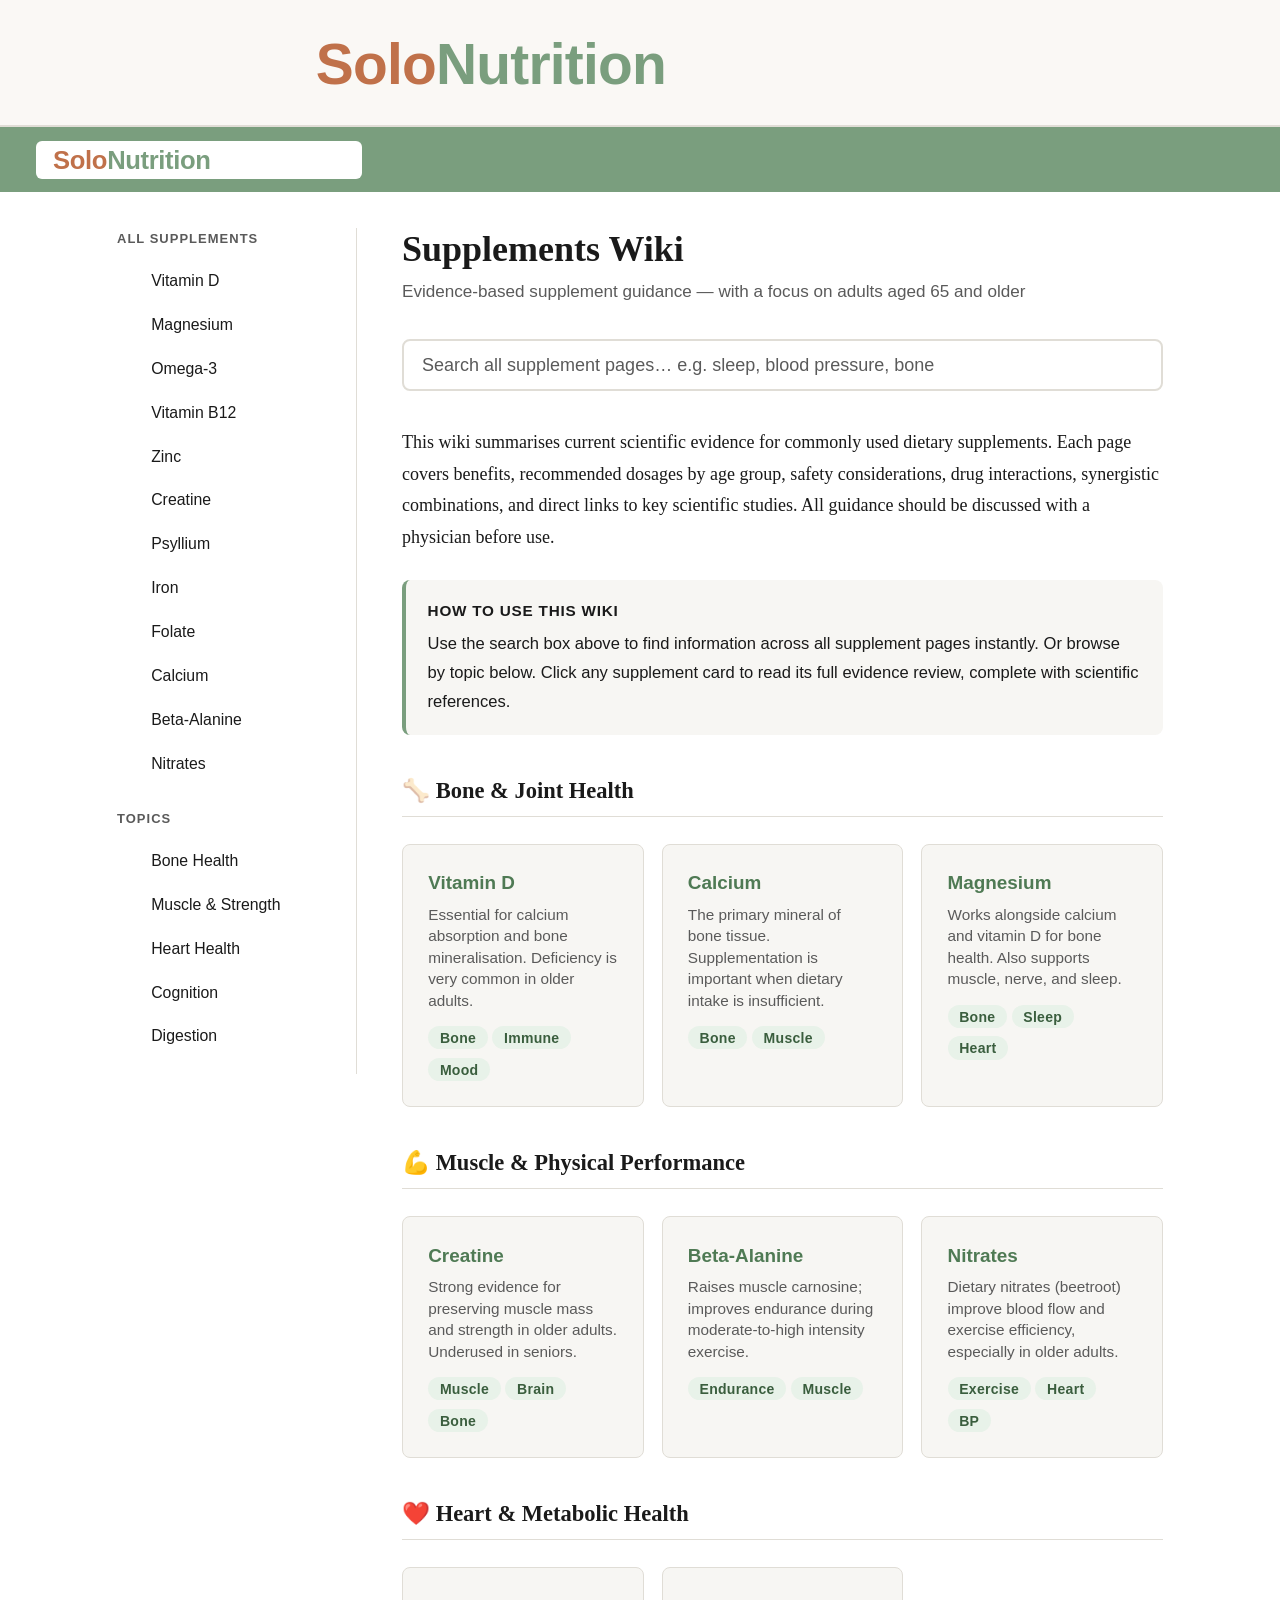
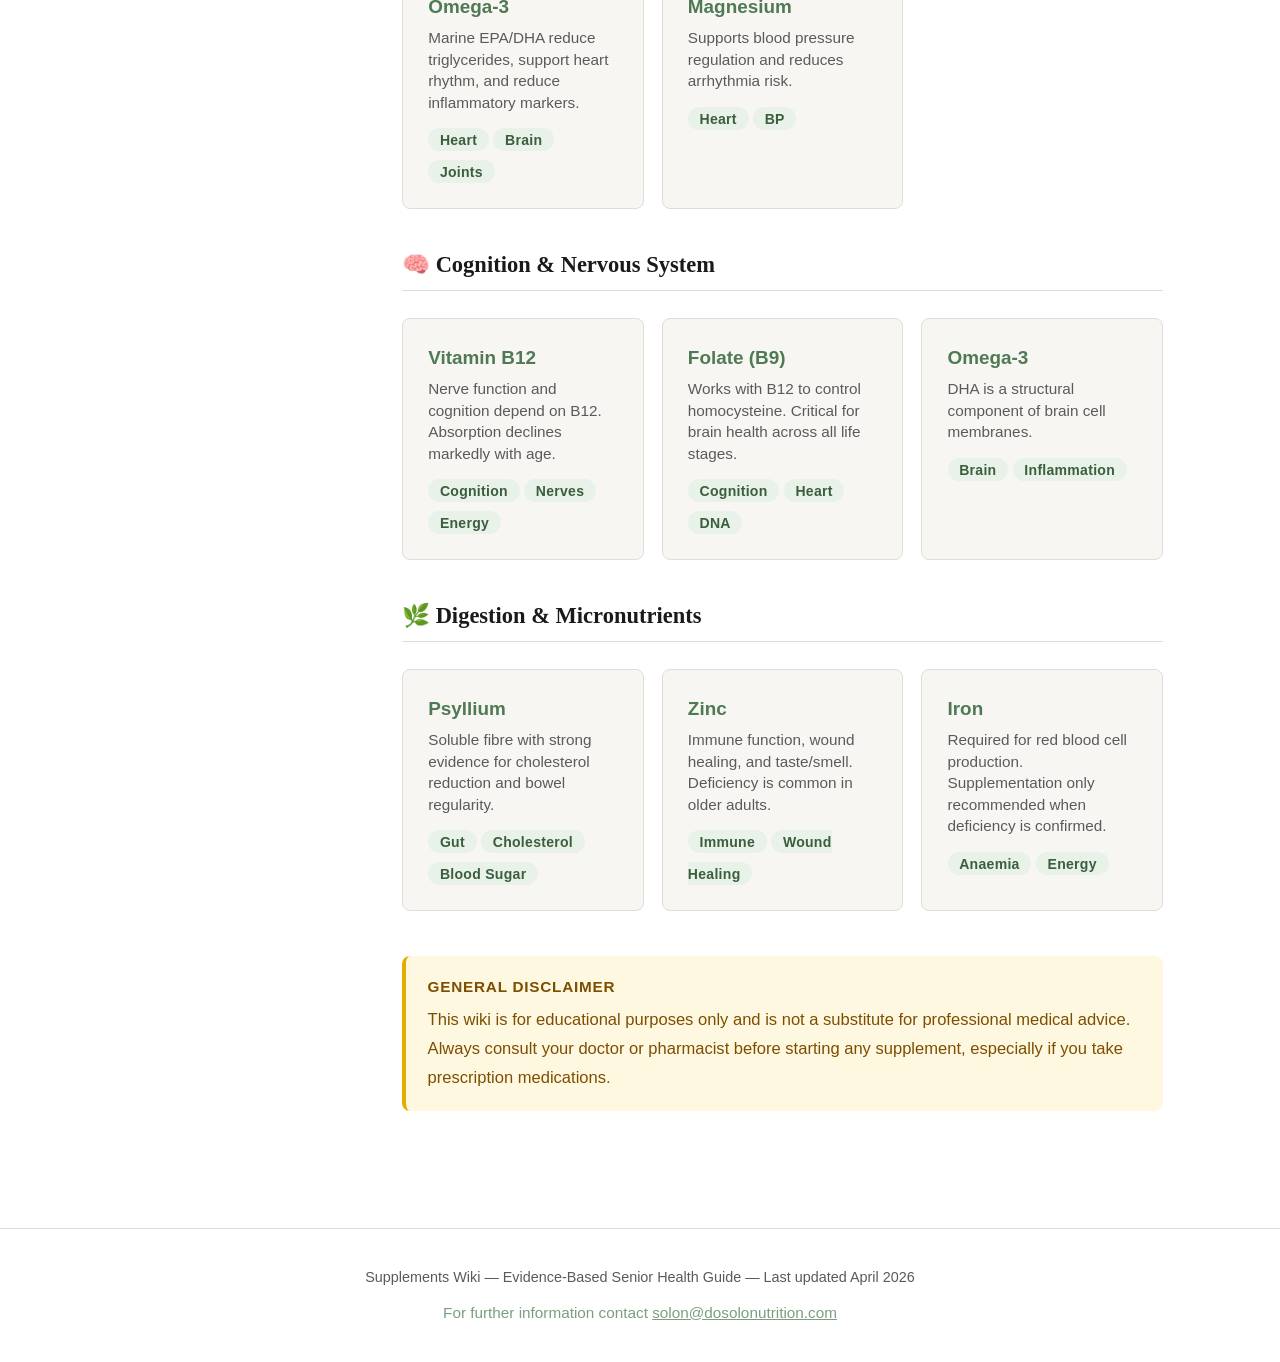
==== commit 5a5cf5bf: "Add logo and contact information" ====
--- a/index.html
+++ b/index.html
@@ -8,8 +8,16 @@
 </head>
 <body>
 
+<!-- Full-width brand banner — index page only -->
+<div class="brand-banner">
+  <img class="brand-logo-img" src="solonutrition-logo.svg" alt="SoloNutrition">
+</div>
+
 <header class="site-header">
-  <a class="logo" href="index.html">💊 Supplements Wiki <span>— Senior Health Guide</span></a>
+  <a class="logo" href="index.html">
+    <img class="logo-img" src="solonutrition-logo.svg" alt="SoloNutrition">
+    <span>— Senior Health Guide</span>
+  </a>
 </header>
 
 <div class="layout">
@@ -170,6 +178,7 @@
 
 <footer class="site-footer">
   Supplements Wiki &mdash; Evidence-Based Senior Health Guide &mdash; Last updated April 2026
+  <div class="footer-contact">For further information contact <a href="mailto:solon@dosolonutrition.com">solon@dosolonutrition.com</a></div>
 </footer>
 
 <!-- ── SEARCH ENGINE ───────────────────────────────────────────────────── -->
--- a/style.css
+++ b/style.css
@@ -5,13 +5,13 @@
   --border: #e0ddd6;
   --text: #1a1a1a;
   --muted: #5a5a5a;
-  --accent: #2d6a4f;
-  --accent-light: #d8f3dc;
-  --accent-hover: #1b4332;
-  --link: #2d6a4f;
-  --link-hover: #1b4332;
-  --tag-bg: #eaf4ee;
-  --tag-text: #1b4332;
+  --accent: #7A9E7E;
+  --accent-light: #e8f2e9;
+  --accent-hover: #4f7a54;
+  --link: #4f7a54;
+  --link-hover: #3a5e3e;
+  --tag-bg: #e8f2e9;
+  --tag-text: #3a5e3e;
   --warn: #7d4e00;
   --warn-bg: #fff8e1;
   --radius: 8px;
@@ -31,11 +31,34 @@
   min-height: 100vh;
 }
 
-/* ── Layout ─────────────────────────────────────── */
+/* ── Logo colours ────────────────────────────────── */
+:root {
+  --terracotta: #C0714A;
+  --sage: #7A9E7E;
+}
+
+/* ── Full-width banner (index page only) ─────────── */
+.brand-banner {
+  width: 100%;
+  background: #faf8f5;
+  border-bottom: 2px solid var(--border);
+  display: flex;
+  justify-content: center;
+  align-items: center;
+  padding: 1.6rem 2rem 1.4rem;
+}
+
+.brand-banner .brand-logo-img {
+  width: min(680px, 90vw);
+  height: auto;
+  display: block;
+}
+
+/* ── Compact logo in site-header (all pages) ─────── */
 .site-header {
   background: var(--accent);
   color: #fff;
-  padding: 1rem 2rem;
+  padding: 0.75rem 2rem;
   display: flex;
   align-items: center;
   gap: 1.5rem;
@@ -43,16 +66,22 @@
 }
 
 .site-header .logo {
-  font-family: var(--font-ui);
-  font-size: 1.1rem;
-  font-weight: 700;
-  letter-spacing: 0.02em;
-  color: #fff;
+  display: flex;
+  align-items: center;
   text-decoration: none;
-  white-space: nowrap;
-}
-
-.site-header .logo span { opacity: 0.75; font-weight: 400; }
+}
+
+.site-header .logo .logo-img {
+  height: 38px;
+  width: auto;
+  display: block;
+  /* white background pill so SVG colours show on green header */
+  background: #fff;
+  border-radius: 6px;
+  padding: 3px 10px;
+}
+
+.site-header .logo span { display: none; }
 
 .header-search {
   flex: 1;
@@ -457,6 +486,21 @@
   margin-top: 3rem;
 }
 
+.footer-contact {
+  margin-top: 0.5rem;
+  font-size: 0.85rem;
+  color: var(--sage);
+}
+
+.footer-contact a {
+  color: var(--sage);
+  text-decoration: underline;
+}
+
+.footer-contact a:hover {
+  color: var(--accent-hover);
+}
+
 /* ── Index grid ──────────────────────────────────── */
 .index-grid {
   display: grid;
